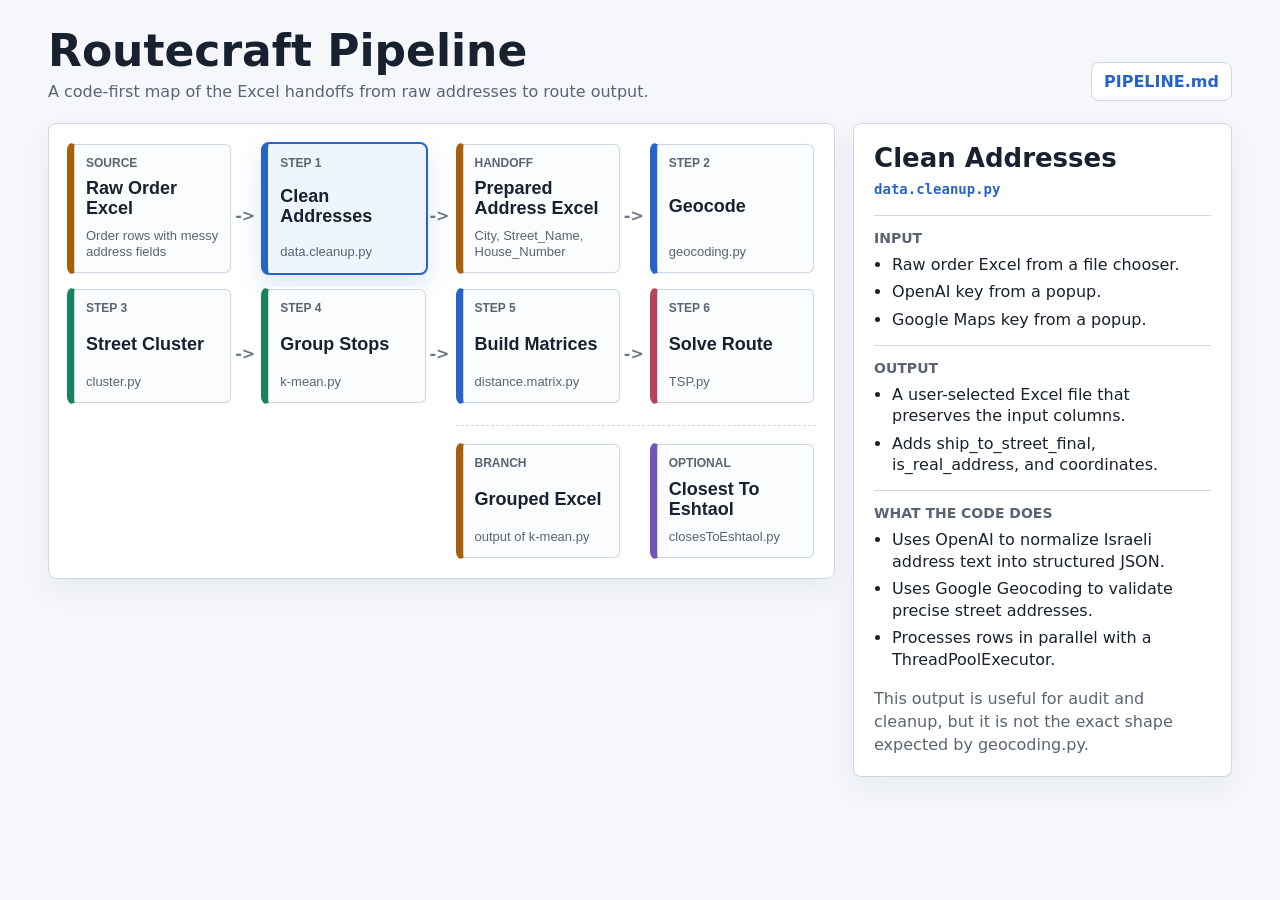
==== pipeline.html @ 51b0a9de "added documentation: pipeline readme and html" ====
<!doctype html>
<html lang="en">
<head>
  <meta charset="utf-8">
  <meta name="viewport" content="width=device-width, initial-scale=1">
  <title>Routecraft Pipeline</title>
  <style>
    :root {
      --ink: #18212f;
      --muted: #5b6472;
      --line: #cfd7e3;
      --panel: #ffffff;
      --page: #f5f7fb;
      --blue: #2764c8;
      --green: #18845f;
      --amber: #a76008;
      --rose: #b7425b;
      --focus: #111827;
      font-family: Inter, ui-sans-serif, system-ui, -apple-system, BlinkMacSystemFont, "Segoe UI", sans-serif;
    }

    * {
      box-sizing: border-box;
    }

    body {
      margin: 0;
      min-height: 100vh;
      color: var(--ink);
      background: var(--page);
    }

    .page {
      max-width: 1220px;
      margin: 0 auto;
      padding: 28px 18px 40px;
    }

    header {
      display: flex;
      align-items: end;
      justify-content: space-between;
      gap: 16px;
      margin-bottom: 22px;
    }

    h1 {
      margin: 0;
      font-size: clamp(28px, 4vw, 44px);
      line-height: 1.05;
      letter-spacing: 0;
    }

    .subtitle {
      margin: 8px 0 0;
      color: var(--muted);
      font-size: 16px;
      max-width: 720px;
    }

    .doc-link {
      flex: 0 0 auto;
      color: var(--blue);
      text-decoration: none;
      font-weight: 700;
      padding: 9px 12px;
      border: 1px solid var(--line);
      background: var(--panel);
      border-radius: 8px;
    }

    .layout {
      display: grid;
      grid-template-columns: minmax(0, 1.35fr) minmax(320px, 0.65fr);
      gap: 18px;
      align-items: start;
    }

    .flow-shell,
    .details {
      background: var(--panel);
      border: 1px solid var(--line);
      border-radius: 8px;
      box-shadow: 0 12px 28px rgba(25, 35, 53, 0.06);
    }

    .flow-shell {
      padding: 18px;
    }

    .flow {
      display: grid;
      grid-template-columns: repeat(4, minmax(150px, 1fr));
      gap: 12px 28px;
      align-items: stretch;
    }

    .node-wrap {
      position: relative;
      min-height: 118px;
    }

    .node-wrap::after {
      content: "->";
      position: absolute;
      top: 48%;
      right: -22px;
      color: #6d7685;
      font-weight: 800;
      letter-spacing: 0;
    }

    .node-wrap.break::after,
    .node-wrap.end::after,
    .node-wrap.optional::after {
      content: "";
    }

    .node {
      width: 100%;
      height: 100%;
      min-height: 118px;
      border: 2px solid transparent;
      border-left-width: 7px;
      border-radius: 8px;
      background: #fbfcfe;
      color: var(--ink);
      padding: 13px 12px;
      text-align: left;
      cursor: pointer;
      display: flex;
      flex-direction: column;
      gap: 9px;
      justify-content: space-between;
      box-shadow: inset 0 0 0 1px var(--line);
    }

    .node:focus-visible {
      outline: 3px solid var(--focus);
      outline-offset: 3px;
    }

    .node[aria-pressed="true"] {
      background: #eef5ff;
      border-color: var(--blue);
      box-shadow: 0 10px 24px rgba(39, 100, 200, 0.16);
    }

    .node.data {
      border-left-color: var(--amber);
    }

    .node.script {
      border-left-color: var(--blue);
    }

    .node.group {
      border-left-color: var(--green);
    }

    .node.route {
      border-left-color: var(--rose);
    }

    .node.optional {
      border-left-color: #6f55b5;
    }

    .eyebrow {
      color: var(--muted);
      font-size: 12px;
      font-weight: 800;
      line-height: 1;
      text-transform: uppercase;
    }

    .node-title {
      display: block;
      font-size: 18px;
      font-weight: 800;
      line-height: 1.12;
      word-break: break-word;
    }

    .node-meta {
      color: var(--muted);
      font-size: 13px;
      line-height: 1.25;
    }

    .optional-lane {
      grid-column: 3 / 5;
      display: grid;
      grid-template-columns: minmax(150px, 1fr) minmax(150px, 1fr);
      gap: 12px 28px;
      margin-top: 8px;
      padding-top: 16px;
      border-top: 1px dashed var(--line);
    }

    .details {
      position: sticky;
      top: 18px;
      padding: 20px;
    }

    .details h2 {
      margin: 0;
      font-size: 26px;
      line-height: 1.1;
      letter-spacing: 0;
    }

    .script-name {
      margin: 8px 0 18px;
      color: var(--blue);
      font-family: Consolas, "SFMono-Regular", monospace;
      font-size: 14px;
      font-weight: 700;
    }

    .detail-section {
      border-top: 1px solid var(--line);
      padding-top: 14px;
      margin-top: 14px;
    }

    .detail-section h3 {
      margin: 0 0 8px;
      font-size: 14px;
      color: var(--muted);
      text-transform: uppercase;
      letter-spacing: 0;
    }

    .detail-section ul {
      margin: 0;
      padding-left: 18px;
    }

    .detail-section li {
      margin: 6px 0;
      line-height: 1.35;
    }

    code {
      font-family: Consolas, "SFMono-Regular", monospace;
      background: #eef1f6;
      padding: 1px 4px;
      border-radius: 4px;
      font-size: 0.94em;
    }

    .note {
      margin: 16px 0 0;
      color: var(--muted);
      line-height: 1.45;
    }

    @media (max-width: 980px) {
      header {
        align-items: start;
        flex-direction: column;
      }

      .layout {
        grid-template-columns: 1fr;
      }

      .details {
        position: static;
      }

      .flow {
        grid-template-columns: repeat(2, minmax(150px, 1fr));
      }

      .node-wrap:nth-child(2n)::after,
      .node-wrap.break::after,
      .node-wrap.end::after {
        content: "";
      }

      .optional-lane {
        grid-column: 1 / 3;
      }
    }

    @media (max-width: 620px) {
      .page {
        padding: 20px 12px 28px;
      }

      .flow,
      .optional-lane {
        grid-template-columns: 1fr;
      }

      .node-wrap::after {
        content: "";
      }

      .optional-lane {
        grid-column: auto;
      }
    }
  </style>
</head>
<body>
  <main class="page">
    <header>
      <div>
        <h1>Routecraft Pipeline</h1>
        <p class="subtitle">A code-first map of the Excel handoffs from raw addresses to route output.</p>
      </div>
      <a class="doc-link" href="PIPELINE.md">PIPELINE.md</a>
    </header>

    <section class="layout" aria-label="Pipeline map">
      <div class="flow-shell">
        <div class="flow" id="flow"></div>
      </div>

      <aside class="details" aria-live="polite">
        <h2 id="detail-title"></h2>
        <div class="script-name" id="detail-script"></div>

        <div class="detail-section">
          <h3>Input</h3>
          <ul id="detail-input"></ul>
        </div>

        <div class="detail-section">
          <h3>Output</h3>
          <ul id="detail-output"></ul>
        </div>

        <div class="detail-section">
          <h3>What The Code Does</h3>
          <ul id="detail-notes"></ul>
        </div>

        <p class="note" id="detail-note"></p>
      </aside>
    </section>
  </main>

  <script>
    const stages = [
      {
        id: "raw",
        type: "data",
        eyebrow: "Source",
        title: "Raw Order Excel",
        meta: "Order rows with messy address fields",
        script: "input file",
        input: ["An Excel file selected by the user."],
        output: ["Rows passed into the cleanup step."],
        notes: [
          "The cleanup script looks for ship_to_street1, ship_to_street2, and site_name.",
          "Missing cleanup columns are created as empty columns by data.cleanup.py."
        ],
        note: "This is the operational source file before Routecraft changes it."
      },
      {
        id: "cleanup",
        type: "script",
        eyebrow: "Step 1",
        title: "Clean Addresses",
        meta: "data.cleanup.py",
        script: "data.cleanup.py",
        input: [
          "Raw order Excel from a file chooser.",
          "OpenAI key from a popup.",
          "Google Maps key from a popup."
        ],
        output: [
          "A user-selected Excel file that preserves the input columns.",
          "Adds ship_to_street_final, is_real_address, and coordinates."
        ],
        notes: [
          "Uses OpenAI to normalize Israeli address text into structured JSON.",
          "Uses Google Geocoding to validate precise street addresses.",
          "Processes rows in parallel with a ThreadPoolExecutor."
        ],
        note: "This output is useful for audit and cleanup, but it is not the exact shape expected by geocoding.py."
      },
      {
        id: "prep",
        type: "data",
        eyebrow: "Handoff",
        title: "Prepared Address Excel",
        meta: "City, Street_Name, House_Number",
        script: "manual/external preparation",
        input: [
          "Cleaned address data from the cleanup output or another source."
        ],
        output: [
          "An Excel file whose first three columns are City, Street_Name, and House_Number."
        ],
        notes: [
          "geocoding.py reads columns by position, not by name.",
          "addresses/good_addresses.xlsx is a checked-in example of this expected format."
        ],
        note: "This is the current manual bridge between cleanup and geocoding."
      },
      {
        id: "geocoding",
        type: "script",
        eyebrow: "Step 2",
        title: "Geocode",
        meta: "geocoding.py",
        script: "geocoding.py",
        input: [
          "Excel selected with a file chooser.",
          "First column: city.",
          "Second column: street.",
          "Third column: house number.",
          "GOOGLE_MAPS_API_KEY or GEOCODING_API_KEY from .env."
        ],
        output: [
          "A user-selected Excel file with City, Street_Name, House_Number, LAT, and LNG."
        ],
        notes: [
          "Calls Google Geocoding once per row.",
          "Creates a fresh output dataframe rather than preserving every original column.",
          "Sleeps briefly between rows to avoid hitting the API too aggressively."
        ],
        note: "This file is the normal input for cluster.py."
      },
      {
        id: "cluster",
        type: "group",
        eyebrow: "Step 3",
        title: "Street Cluster",
        meta: "cluster.py",
        script: "cluster.py",
        input: [
          "Geocoded Excel with Street_Name, House_Number, LAT, and LNG."
        ],
        output: [
          "A user-selected Excel file with one representative row per cluster.",
          "Adds cluster_id, total_orders_in_cluster, and detailed_addresses."
        ],
        notes: [
          "Sorts by Street_Name and House_Number.",
          "Drops rows without a numeric House_Number.",
          "Groups nearby addresses on the same street using a 150-meter haversine threshold."
        ],
        note: "The row count can shrink here because multiple nearby orders become one representative stop."
      },
      {
        id: "kmean",
        type: "group",
        eyebrow: "Step 4",
        title: "Group Stops",
        meta: "k-mean.py",
        script: "k-mean.py",
        input: [
          "Clustered Excel.",
          "Current code reads LAT and LNG from columns D and E."
        ],
        output: [
          "A user-selected Excel file with a new cluster_group column."
        ],
        notes: [
          "If there are 30 or fewer rows, every row gets cluster_group 0.",
          "For larger files, KMeansConstrained creates groups with at most 30 rows.",
          "Displays a matplotlib scatter plot before saving."
        ],
        note: "The cluster_group column is expected to be column I for distance.matrix.py in the current pipeline."
      },
      {
        id: "matrix",
        type: "script",
        eyebrow: "Step 5",
        title: "Build Matrices",
        meta: "distance.matrix.py",
        script: "distance.matrix.py",
        input: [
          "Grouped Excel from k-mean.py.",
          "Column I must contain the group number.",
          "Hard-coded API_KEY value inside distance.matrix.py."
        ],
        output: [
          "One Excel file per group in the input folder.",
          "Files are named matrix_<group>_<timestamp>.xlsx."
        ],
        notes: [
          "Builds address labels from column B and column A, currently Street_Name and City.",
          "Geocodes unique labels, then calls Google Distance Matrix for driving minutes.",
          "Writes 999 when coordinates or route elements are missing."
        ],
        note: "These matrix files are the direct input to TSP.py."
      },
      {
        id: "tsp",
        type: "route",
        eyebrow: "Step 6",
        title: "Solve Route",
        meta: "TSP.py",
        script: "TSP.py",
        input: [
          "One matrix Excel file selected with a file chooser."
        ],
        output: [
          "Console output with route options, best route, total minutes, and real address labels."
        ],
        notes: [
          "Loads the matrix with the first column as row labels.",
          "Treats node 0 as the start point.",
          "Tests possible ending points using nearest neighbor, 2-opt, and branch-and-bound."
        ],
        note: "Run this once for each matrix file produced by distance.matrix.py."
      },
      {
        id: "eshtaol",
        type: "optional",
        eyebrow: "Optional",
        title: "Closest To Eshtaol",
        meta: "closesToEshtaol.py",
        script: "closesToEshtaol.py",
        input: [
          "Excel with LAT, LNG, Street_Name, House_Number, and cluster_group."
        ],
        output: [
          "Console output with the closest address and its cluster_group."
        ],
        notes: [
          "Uses hard-coded warehouse coordinates 31.77927525, 35.0105885.",
          "Calculates air distance with the haversine formula.",
          "Does not write an output file."
        ],
        note: "Use after k-mean.py when you want to identify the group nearest to the warehouse."
      },
      {
        id: "grouped-handoff",
        type: "data",
        eyebrow: "Branch",
        title: "Grouped Excel",
        meta: "output of k-mean.py",
        script: "k-mean.py output",
        input: [
          "The grouped Excel file saved by k-mean.py."
        ],
        output: [
          "Input for distance.matrix.py.",
          "Optional input for closesToEshtaol.py."
        ],
        notes: [
          "Contains the cluster_group column.",
          "Keeps the geocoded and clustered stop data needed by later scripts."
        ],
        note: "The main route continues to distance.matrix.py; the Eshtaol helper can also inspect this file."
      }
    ];

    const flow = document.getElementById("flow");
    const detailTitle = document.getElementById("detail-title");
    const detailScript = document.getElementById("detail-script");
    const detailInput = document.getElementById("detail-input");
    const detailOutput = document.getElementById("detail-output");
    const detailNotes = document.getElementById("detail-notes");
    const detailNote = document.getElementById("detail-note");

    function makeList(target, items) {
      target.replaceChildren();
      items.forEach((item) => {
        const li = document.createElement("li");
        li.textContent = item;
        target.appendChild(li);
      });
    }

    function selectStage(stageId) {
      const stage = stages.find((item) => item.id === stageId);
      if (!stage) {
        return;
      }

      document.querySelectorAll(".node").forEach((node) => {
        node.setAttribute("aria-pressed", String(node.dataset.stage === stageId));
      });

      detailTitle.textContent = stage.title;
      detailScript.textContent = stage.script;
      makeList(detailInput, stage.input);
      makeList(detailOutput, stage.output);
      makeList(detailNotes, stage.notes);
      detailNote.textContent = stage.note;
    }

    function buildNode(stage, extraClass) {
      const wrap = document.createElement("div");
      wrap.className = `node-wrap ${extraClass || ""}`.trim();

      const button = document.createElement("button");
      button.className = `node ${stage.type}`;
      button.type = "button";
      button.dataset.stage = stage.id;
      button.setAttribute("aria-pressed", "false");
      button.addEventListener("click", () => selectStage(stage.id));

      const top = document.createElement("span");
      top.className = "eyebrow";
      top.textContent = stage.eyebrow;

      const title = document.createElement("span");
      title.className = "node-title";
      title.textContent = stage.title;

      const meta = document.createElement("span");
      meta.className = "node-meta";
      meta.textContent = stage.meta;

      button.append(top, title, meta);
      wrap.appendChild(button);
      return wrap;
    }

    stages.slice(0, 8).forEach((stage, index) => {
      const extraClass = index === 3 ? "break" : index === 7 ? "end" : "";
      flow.appendChild(buildNode(stage, extraClass));
    });

    const optionalLane = document.createElement("div");
    optionalLane.className = "optional-lane";
    optionalLane.appendChild(buildNode(stages[9], "optional"));
    optionalLane.appendChild(buildNode(stages[8], "end optional"));
    flow.appendChild(optionalLane);

    selectStage("cleanup");
  </script>
</body>
</html>
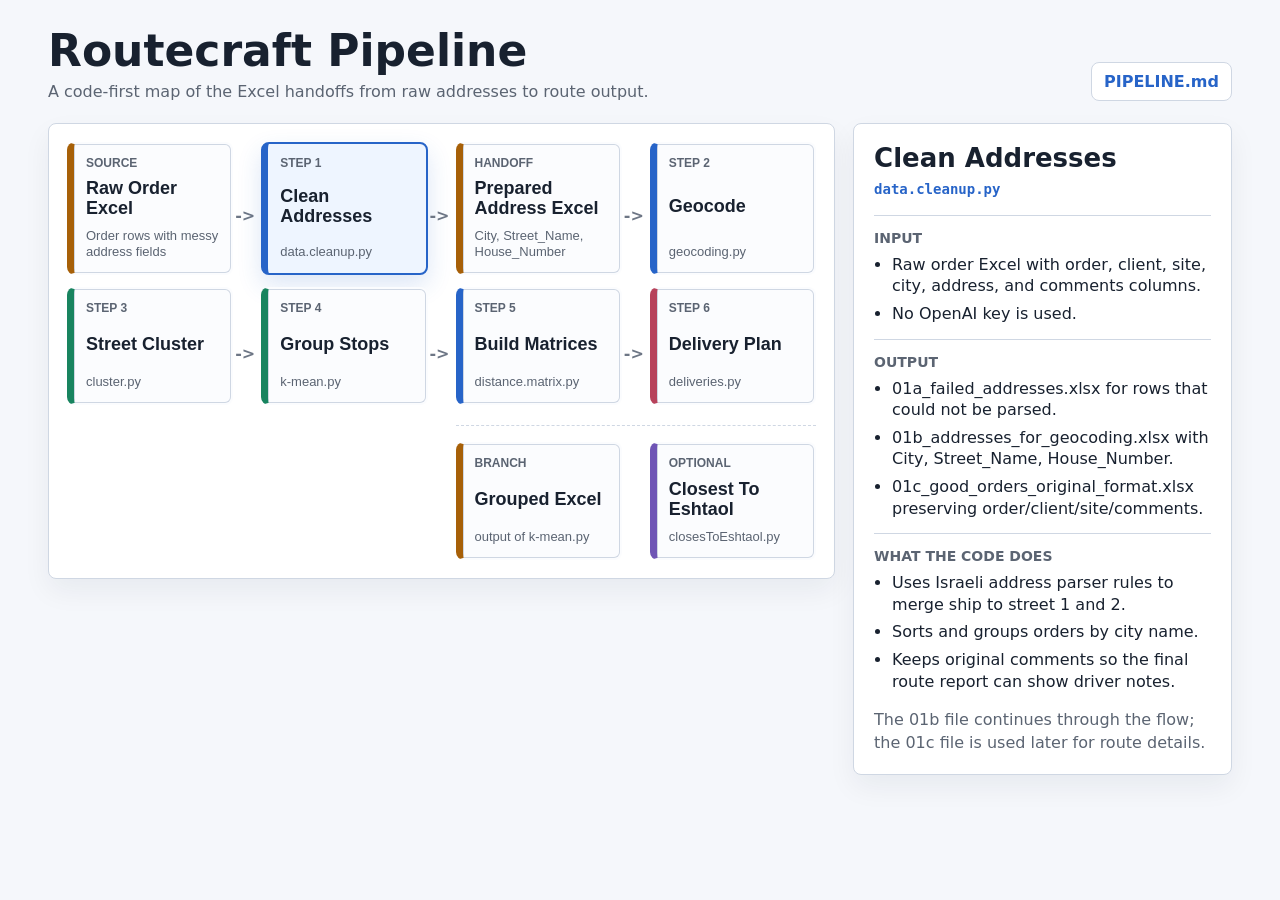
==== commit 3118db4e: "added full updated flow" ====
--- a/pipeline.html
+++ b/pipeline.html
@@ -357,8 +357,8 @@
         input: ["An Excel file selected by the user."],
         output: ["Rows passed into the cleanup step."],
         notes: [
-          "The cleanup script looks for ship_to_street1, ship_to_street2, and site_name.",
-          "Missing cleanup columns are created as empty columns by data.cleanup.py."
+          "Required columns: order id, client id, site id, site name, ship to street 1, ship to street 2, required delivery date, comments.",
+          "required delivery date is deleted during cleanup."
         ],
         note: "This is the operational source file before Routecraft changes it."
       },
@@ -370,20 +370,20 @@
         meta: "data.cleanup.py",
         script: "data.cleanup.py",
         input: [
-          "Raw order Excel from a file chooser.",
-          "OpenAI key from a popup.",
-          "Google Maps key from a popup."
-        ],
-        output: [
-          "A user-selected Excel file that preserves the input columns.",
-          "Adds ship_to_street_final, is_real_address, and coordinates."
-        ],
-        notes: [
-          "Uses OpenAI to normalize Israeli address text into structured JSON.",
-          "Uses Google Geocoding to validate precise street addresses.",
-          "Processes rows in parallel with a ThreadPoolExecutor."
-        ],
-        note: "This output is useful for audit and cleanup, but it is not the exact shape expected by geocoding.py."
+          "Raw order Excel with order, client, site, city, address, and comments columns.",
+          "No OpenAI key is used."
+        ],
+        output: [
+          "01a_failed_addresses.xlsx for rows that could not be parsed.",
+          "01b_addresses_for_geocoding.xlsx with City, Street_Name, House_Number.",
+          "01c_good_orders_original_format.xlsx preserving order/client/site/comments."
+        ],
+        notes: [
+          "Uses Israeli address parser rules to merge ship to street 1 and 2.",
+          "Sorts and groups orders by city name.",
+          "Keeps original comments so the final route report can show driver notes."
+        ],
+        note: "The 01b file continues through the flow; the 01c file is used later for route details."
       },
       {
         id: "prep",
@@ -391,18 +391,18 @@
         eyebrow: "Handoff",
         title: "Prepared Address Excel",
         meta: "City, Street_Name, House_Number",
-        script: "manual/external preparation",
-        input: [
-          "Cleaned address data from the cleanup output or another source."
+        script: "data.cleanup.py output",
+        input: [
+          "Created automatically by stage 1, or provided manually when starting at stage 2."
         ],
         output: [
           "An Excel file whose first three columns are City, Street_Name, and House_Number."
         ],
         notes: [
-          "geocoding.py reads columns by position, not by name.",
+          "flow.py reads the three-column shape for stage 2.",
           "addresses/good_addresses.xlsx is a checked-in example of this expected format."
         ],
-        note: "This is the current manual bridge between cleanup and geocoding."
+        note: "This is the automated bridge between cleanup and geocoding."
       },
       {
         id: "geocoding",
@@ -419,14 +419,14 @@
           "GOOGLE_MAPS_API_KEY or GEOCODING_API_KEY from .env."
         ],
         output: [
-          "A user-selected Excel file with City, Street_Name, House_Number, LAT, and LNG."
+          "02_geocoded_addresses.xlsx with City, Street_Name, House_Number, LAT, and LNG."
         ],
         notes: [
           "Calls Google Geocoding once per row.",
           "Creates a fresh output dataframe rather than preserving every original column.",
           "Sleeps briefly between rows to avoid hitting the API too aggressively."
         ],
-        note: "This file is the normal input for cluster.py."
+        note: "This file is the normal input for city-aware clustering."
       },
       {
         id: "cluster",
@@ -436,16 +436,16 @@
         meta: "cluster.py",
         script: "cluster.py",
         input: [
-          "Geocoded Excel with Street_Name, House_Number, LAT, and LNG."
-        ],
-        output: [
-          "A user-selected Excel file with one representative row per cluster.",
+          "Geocoded Excel with City, Street_Name, House_Number, LAT, and LNG."
+        ],
+        output: [
+          "03_nearby_address_clusters.xlsx with one representative row per cluster.",
           "Adds cluster_id, total_orders_in_cluster, and detailed_addresses."
         ],
         notes: [
-          "Sorts by Street_Name and House_Number.",
+          "Sorts by City, Street_Name, and House_Number.",
           "Drops rows without a numeric House_Number.",
-          "Groups nearby addresses on the same street using a 150-meter haversine threshold."
+          "Groups nearby addresses on the same street inside each city using a 150-meter haversine threshold."
         ],
         note: "The row count can shrink here because multiple nearby orders become one representative stop."
       },
@@ -457,18 +457,17 @@
         meta: "k-mean.py",
         script: "k-mean.py",
         input: [
-          "Clustered Excel.",
-          "Current code reads LAT and LNG from columns D and E."
-        ],
-        output: [
-          "A user-selected Excel file with a new cluster_group column."
-        ],
-        notes: [
-          "If there are 30 or fewer rows, every row gets cluster_group 0.",
-          "For larger files, KMeansConstrained creates groups with at most 30 rows.",
-          "Displays a matplotlib scatter plot before saving."
-        ],
-        note: "The cluster_group column is expected to be column I for distance.matrix.py in the current pipeline."
+          "Clustered Excel with City, LAT, and LNG."
+        ],
+        output: [
+          "04_clustered_delivery_groups.xlsx with a new cluster_group column."
+        ],
+        notes: [
+          "Runs grouping separately per city.",
+          "Global group numbers continue across cities instead of restarting.",
+          "Each group is capped by max group size."
+        ],
+        note: "The flow looks for the named cluster_group column."
       },
       {
         id: "matrix",
@@ -478,40 +477,44 @@
         meta: "distance.matrix.py",
         script: "distance.matrix.py",
         input: [
-          "Grouped Excel from k-mean.py.",
-          "Column I must contain the group number.",
-          "Hard-coded API_KEY value inside distance.matrix.py."
-        ],
-        output: [
-          "One Excel file per group in the input folder.",
-          "Files are named matrix_<group>_<timestamp>.xlsx."
-        ],
-        notes: [
-          "Builds address labels from column B and column A, currently Street_Name and City.",
+          "Grouped Excel from stage 4.",
+          "Named cluster_group column.",
+          "Google key from .env or --distance-api-key."
+        ],
+        output: [
+          "One Excel matrix per group in the run folder.",
+          "Files are named 05_distance_matrix_group-<group>.xlsx."
+        ],
+        notes: [
+          "Builds address labels from Street_Name House_Number, City.",
           "Geocodes unique labels, then calls Google Distance Matrix for driving minutes.",
           "Writes 999 when coordinates or route elements are missing."
         ],
-        note: "These matrix files are the direct input to TSP.py."
-      },
-      {
-        id: "tsp",
+        note: "These matrix files feed the final delivery planner."
+      },
+      {
+        id: "deliveries",
         type: "route",
         eyebrow: "Step 6",
-        title: "Solve Route",
-        meta: "TSP.py",
-        script: "TSP.py",
-        input: [
-          "One matrix Excel file selected with a file chooser."
-        ],
-        output: [
-          "Console output with route options, best route, total minutes, and real address labels."
-        ],
-        notes: [
-          "Loads the matrix with the first column as row labels.",
-          "Treats node 0 as the start point.",
-          "Tests possible ending points using nearest neighbor, 2-opt, and branch-and-bound."
-        ],
-        note: "Run this once for each matrix file produced by distance.matrix.py."
+        title: "Delivery Plan",
+        meta: "deliveries.py",
+        script: "deliveries.py",
+        input: [
+          "04_clustered_delivery_groups.xlsx.",
+          "All 05_distance_matrix_group-*.xlsx files.",
+          "01c_good_orders_original_format.xlsx when stage 1 was included."
+        ],
+        output: [
+          "06_delivery_plan.xlsx.",
+          "06_delivery_plan.html.",
+          "06_delivery_plan.log."
+        ],
+        notes: [
+          "Plans multi-driver routes across groups.",
+          "The HTML report shows step timing and route addresses.",
+          "When original order metadata exists, comments and IDs appear next to each route address."
+        ],
+        note: "This is the final output of the automated flow."
       },
       {
         id: "eshtaol",
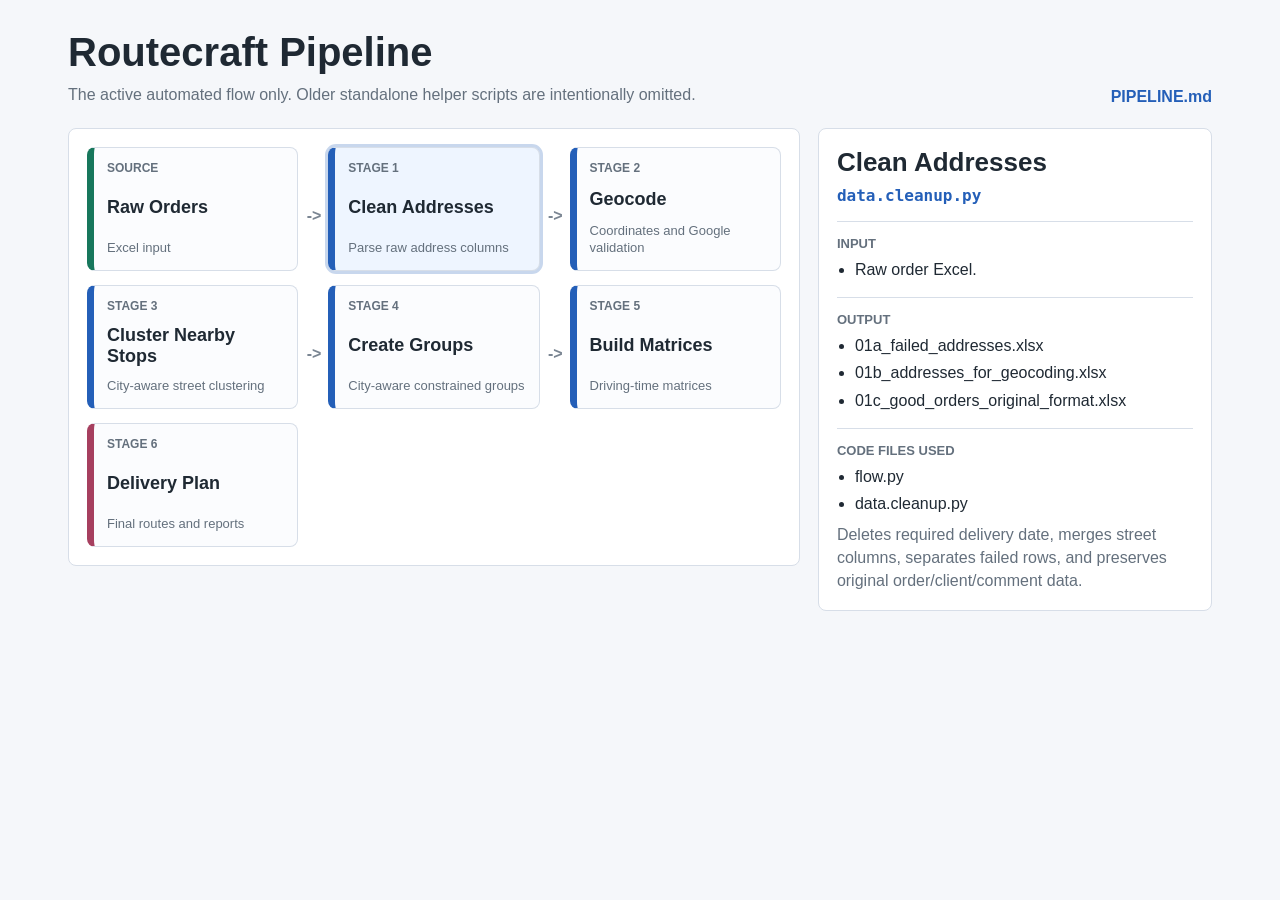
==== commit 7d836e2d: "real data first test" ====
--- a/pipeline.html
+++ b/pipeline.html
@@ -6,341 +6,85 @@
   <title>Routecraft Pipeline</title>
   <style>
     :root {
-      --ink: #18212f;
-      --muted: #5b6472;
-      --line: #cfd7e3;
+      --ink: #1f2933;
+      --muted: #64707d;
+      --line: #d7dee8;
+      --page: #f5f7fa;
       --panel: #ffffff;
-      --page: #f5f7fb;
-      --blue: #2764c8;
-      --green: #18845f;
-      --amber: #a76008;
-      --rose: #b7425b;
-      --focus: #111827;
-      font-family: Inter, ui-sans-serif, system-ui, -apple-system, BlinkMacSystemFont, "Segoe UI", sans-serif;
-    }
-
-    * {
-      box-sizing: border-box;
-    }
-
-    body {
-      margin: 0;
-      min-height: 100vh;
-      color: var(--ink);
-      background: var(--page);
-    }
-
-    .page {
-      max-width: 1220px;
-      margin: 0 auto;
-      padding: 28px 18px 40px;
-    }
-
-    header {
-      display: flex;
-      align-items: end;
-      justify-content: space-between;
-      gap: 16px;
-      margin-bottom: 22px;
-    }
-
-    h1 {
-      margin: 0;
-      font-size: clamp(28px, 4vw, 44px);
-      line-height: 1.05;
-      letter-spacing: 0;
-    }
-
-    .subtitle {
-      margin: 8px 0 0;
-      color: var(--muted);
-      font-size: 16px;
-      max-width: 720px;
-    }
-
-    .doc-link {
-      flex: 0 0 auto;
-      color: var(--blue);
-      text-decoration: none;
-      font-weight: 700;
-      padding: 9px 12px;
-      border: 1px solid var(--line);
-      background: var(--panel);
-      border-radius: 8px;
-    }
-
-    .layout {
-      display: grid;
-      grid-template-columns: minmax(0, 1.35fr) minmax(320px, 0.65fr);
-      gap: 18px;
-      align-items: start;
-    }
-
-    .flow-shell,
-    .details {
-      background: var(--panel);
-      border: 1px solid var(--line);
-      border-radius: 8px;
-      box-shadow: 0 12px 28px rgba(25, 35, 53, 0.06);
-    }
-
-    .flow-shell {
-      padding: 18px;
-    }
-
-    .flow {
-      display: grid;
-      grid-template-columns: repeat(4, minmax(150px, 1fr));
-      gap: 12px 28px;
-      align-items: stretch;
-    }
-
-    .node-wrap {
-      position: relative;
-      min-height: 118px;
-    }
-
-    .node-wrap::after {
-      content: "->";
-      position: absolute;
-      top: 48%;
-      right: -22px;
-      color: #6d7685;
-      font-weight: 800;
-      letter-spacing: 0;
-    }
-
-    .node-wrap.break::after,
-    .node-wrap.end::after,
-    .node-wrap.optional::after {
-      content: "";
-    }
-
-    .node {
-      width: 100%;
-      height: 100%;
-      min-height: 118px;
-      border: 2px solid transparent;
-      border-left-width: 7px;
-      border-radius: 8px;
-      background: #fbfcfe;
-      color: var(--ink);
-      padding: 13px 12px;
-      text-align: left;
-      cursor: pointer;
-      display: flex;
-      flex-direction: column;
-      gap: 9px;
-      justify-content: space-between;
-      box-shadow: inset 0 0 0 1px var(--line);
-    }
-
-    .node:focus-visible {
-      outline: 3px solid var(--focus);
-      outline-offset: 3px;
-    }
-
-    .node[aria-pressed="true"] {
-      background: #eef5ff;
-      border-color: var(--blue);
-      box-shadow: 0 10px 24px rgba(39, 100, 200, 0.16);
-    }
-
-    .node.data {
-      border-left-color: var(--amber);
-    }
-
-    .node.script {
-      border-left-color: var(--blue);
-    }
-
-    .node.group {
-      border-left-color: var(--green);
-    }
-
-    .node.route {
-      border-left-color: var(--rose);
-    }
-
-    .node.optional {
-      border-left-color: #6f55b5;
-    }
-
-    .eyebrow {
-      color: var(--muted);
-      font-size: 12px;
-      font-weight: 800;
-      line-height: 1;
-      text-transform: uppercase;
-    }
-
-    .node-title {
-      display: block;
-      font-size: 18px;
-      font-weight: 800;
-      line-height: 1.12;
-      word-break: break-word;
-    }
-
-    .node-meta {
-      color: var(--muted);
-      font-size: 13px;
-      line-height: 1.25;
-    }
-
-    .optional-lane {
-      grid-column: 3 / 5;
-      display: grid;
-      grid-template-columns: minmax(150px, 1fr) minmax(150px, 1fr);
-      gap: 12px 28px;
-      margin-top: 8px;
-      padding-top: 16px;
-      border-top: 1px dashed var(--line);
-    }
-
-    .details {
-      position: sticky;
-      top: 18px;
-      padding: 20px;
-    }
-
-    .details h2 {
-      margin: 0;
-      font-size: 26px;
-      line-height: 1.1;
-      letter-spacing: 0;
-    }
-
-    .script-name {
-      margin: 8px 0 18px;
-      color: var(--blue);
-      font-family: Consolas, "SFMono-Regular", monospace;
-      font-size: 14px;
-      font-weight: 700;
-    }
-
-    .detail-section {
-      border-top: 1px solid var(--line);
-      padding-top: 14px;
-      margin-top: 14px;
-    }
-
-    .detail-section h3 {
-      margin: 0 0 8px;
-      font-size: 14px;
-      color: var(--muted);
-      text-transform: uppercase;
-      letter-spacing: 0;
-    }
-
-    .detail-section ul {
-      margin: 0;
-      padding-left: 18px;
-    }
-
-    .detail-section li {
-      margin: 6px 0;
-      line-height: 1.35;
-    }
-
-    code {
-      font-family: Consolas, "SFMono-Regular", monospace;
-      background: #eef1f6;
-      padding: 1px 4px;
-      border-radius: 4px;
-      font-size: 0.94em;
-    }
-
-    .note {
-      margin: 16px 0 0;
-      color: var(--muted);
-      line-height: 1.45;
-    }
-
-    @media (max-width: 980px) {
-      header {
-        align-items: start;
-        flex-direction: column;
-      }
-
-      .layout {
-        grid-template-columns: 1fr;
-      }
-
-      .details {
-        position: static;
-      }
-
-      .flow {
-        grid-template-columns: repeat(2, minmax(150px, 1fr));
-      }
-
-      .node-wrap:nth-child(2n)::after,
-      .node-wrap.break::after,
-      .node-wrap.end::after {
-        content: "";
-      }
-
-      .optional-lane {
-        grid-column: 1 / 3;
-      }
-    }
-
-    @media (max-width: 620px) {
-      .page {
-        padding: 20px 12px 28px;
-      }
-
-      .flow,
-      .optional-lane {
-        grid-template-columns: 1fr;
-      }
-
-      .node-wrap::after {
-        content: "";
-      }
-
-      .optional-lane {
-        grid-column: auto;
-      }
+      --blue: #245fb8;
+      --green: #17775c;
+      --rose: #a63f5f;
+      font-family: Arial, sans-serif;
+    }
+    * { box-sizing: border-box; }
+    body { margin: 0; background: var(--page); color: var(--ink); }
+    main { max-width: 1180px; margin: 0 auto; padding: 30px 18px 42px; }
+    header { display: flex; justify-content: space-between; gap: 18px; align-items: end; margin-bottom: 22px; }
+    h1 { margin: 0; font-size: 40px; letter-spacing: 0; }
+    p { margin: 8px 0 0; color: var(--muted); line-height: 1.45; }
+    a { color: var(--blue); font-weight: 700; text-decoration: none; }
+    .layout { display: grid; grid-template-columns: minmax(0, 1.3fr) minmax(320px, 0.7fr); gap: 18px; align-items: start; }
+    .flow, .details { background: var(--panel); border: 1px solid var(--line); border-radius: 8px; padding: 18px; }
+    .flow { display: grid; grid-template-columns: repeat(3, minmax(170px, 1fr)); gap: 14px 30px; }
+    .node-wrap { position: relative; min-height: 124px; }
+    .node-wrap::after { content: "->"; position: absolute; top: 48%; right: -23px; color: #7a8592; font-weight: 800; }
+    .node-wrap:nth-child(3n)::after, .node-wrap.end::after { content: ""; }
+    button.node { width: 100%; min-height: 124px; height: 100%; text-align: left; cursor: pointer; background: #fbfcfe; border: 1px solid var(--line); border-left: 7px solid var(--blue); border-radius: 8px; padding: 13px; color: var(--ink); display: flex; flex-direction: column; justify-content: space-between; gap: 10px; }
+    button.node[data-kind="data"] { border-left-color: var(--green); }
+    button.node[data-kind="route"] { border-left-color: var(--rose); }
+    button.node[aria-pressed="true"] { outline: 3px solid rgba(36, 95, 184, 0.25); background: #eef5ff; }
+    .eyebrow { color: var(--muted); font-size: 12px; font-weight: 800; text-transform: uppercase; }
+    .title { display: block; font-size: 18px; font-weight: 800; line-height: 1.15; }
+    .meta { color: var(--muted); font-size: 13px; line-height: 1.3; }
+    .details { position: sticky; top: 18px; }
+    .details h2 { margin: 0; font-size: 26px; }
+    .script { margin-top: 8px; color: var(--blue); font-family: Consolas, monospace; font-weight: 700; }
+    .section { border-top: 1px solid var(--line); margin-top: 16px; padding-top: 14px; }
+    .section h3 { margin: 0 0 8px; color: var(--muted); font-size: 13px; text-transform: uppercase; }
+    ul { margin: 0; padding-left: 18px; }
+    li { margin: 6px 0; line-height: 1.35; }
+    code { background: #eef1f6; padding: 1px 4px; border-radius: 4px; }
+    @media (max-width: 900px) {
+      header { align-items: start; flex-direction: column; }
+      .layout { grid-template-columns: 1fr; }
+      .details { position: static; }
+      .flow { grid-template-columns: repeat(2, minmax(150px, 1fr)); }
+      .node-wrap::after { content: ""; }
+    }
+    @media (max-width: 560px) {
+      h1 { font-size: 32px; }
+      .flow { grid-template-columns: 1fr; }
     }
   </style>
 </head>
 <body>
-  <main class="page">
+  <main>
     <header>
       <div>
         <h1>Routecraft Pipeline</h1>
-        <p class="subtitle">A code-first map of the Excel handoffs from raw addresses to route output.</p>
+        <p>The active automated flow only. Older standalone helper scripts are intentionally omitted.</p>
       </div>
-      <a class="doc-link" href="PIPELINE.md">PIPELINE.md</a>
+      <a href="PIPELINE.md">PIPELINE.md</a>
     </header>
 
-    <section class="layout" aria-label="Pipeline map">
-      <div class="flow-shell">
-        <div class="flow" id="flow"></div>
-      </div>
-
-      <aside class="details" aria-live="polite">
+    <section class="layout">
+      <div class="flow" id="flow"></div>
+      <aside class="details">
         <h2 id="detail-title"></h2>
-        <div class="script-name" id="detail-script"></div>
-
-        <div class="detail-section">
+        <div class="script" id="detail-script"></div>
+        <div class="section">
           <h3>Input</h3>
           <ul id="detail-input"></ul>
         </div>
-
-        <div class="detail-section">
+        <div class="section">
           <h3>Output</h3>
           <ul id="detail-output"></ul>
         </div>
-
-        <div class="detail-section">
-          <h3>What The Code Does</h3>
-          <ul id="detail-notes"></ul>
+        <div class="section">
+          <h3>Code Files Used</h3>
+          <ul id="detail-files"></ul>
         </div>
-
-        <p class="note" id="detail-note"></p>
+        <p id="detail-note"></p>
       </aside>
     </section>
   </main>
@@ -348,213 +92,88 @@
   <script>
     const stages = [
       {
-        id: "raw",
-        type: "data",
+        id: "source",
+        kind: "data",
         eyebrow: "Source",
-        title: "Raw Order Excel",
-        meta: "Order rows with messy address fields",
+        title: "Raw Orders",
+        meta: "Excel input",
         script: "input file",
-        input: ["An Excel file selected by the user."],
-        output: ["Rows passed into the cleanup step."],
-        notes: [
-          "Required columns: order id, client id, site id, site name, ship to street 1, ship to street 2, required delivery date, comments.",
-          "required delivery date is deleted during cleanup."
-        ],
-        note: "This is the operational source file before Routecraft changes it."
+        input: ["Raw order Excel."],
+        output: ["Rows passed into stage 1."],
+        files: ["flow.py"],
+        note: "Expected raw columns include order id, client id, site id, site name, ship to street 1, ship to street 2, required delivery date, and comments."
       },
       {
         id: "cleanup",
-        type: "script",
-        eyebrow: "Step 1",
+        kind: "script",
+        eyebrow: "Stage 1",
         title: "Clean Addresses",
-        meta: "data.cleanup.py",
+        meta: "Parse raw address columns",
         script: "data.cleanup.py",
-        input: [
-          "Raw order Excel with order, client, site, city, address, and comments columns.",
-          "No OpenAI key is used."
-        ],
-        output: [
-          "01a_failed_addresses.xlsx for rows that could not be parsed.",
-          "01b_addresses_for_geocoding.xlsx with City, Street_Name, House_Number.",
-          "01c_good_orders_original_format.xlsx preserving order/client/site/comments."
-        ],
-        notes: [
-          "Uses Israeli address parser rules to merge ship to street 1 and 2.",
-          "Sorts and groups orders by city name.",
-          "Keeps original comments so the final route report can show driver notes."
-        ],
-        note: "The 01b file continues through the flow; the 01c file is used later for route details."
-      },
-      {
-        id: "prep",
-        type: "data",
-        eyebrow: "Handoff",
-        title: "Prepared Address Excel",
-        meta: "City, Street_Name, House_Number",
-        script: "data.cleanup.py output",
-        input: [
-          "Created automatically by stage 1, or provided manually when starting at stage 2."
-        ],
-        output: [
-          "An Excel file whose first three columns are City, Street_Name, and House_Number."
-        ],
-        notes: [
-          "flow.py reads the three-column shape for stage 2.",
-          "addresses/good_addresses.xlsx is a checked-in example of this expected format."
-        ],
-        note: "This is the automated bridge between cleanup and geocoding."
-      },
-      {
-        id: "geocoding",
-        type: "script",
-        eyebrow: "Step 2",
+        input: ["Raw order Excel."],
+        output: ["01a_failed_addresses.xlsx", "01b_addresses_for_geocoding.xlsx", "01c_good_orders_original_format.xlsx"],
+        files: ["flow.py", "data.cleanup.py"],
+        note: "Deletes required delivery date, merges street columns, separates failed rows, and preserves original order/client/comment data."
+      },
+      {
+        id: "geocode",
+        kind: "script",
+        eyebrow: "Stage 2",
         title: "Geocode",
-        meta: "geocoding.py",
-        script: "geocoding.py",
-        input: [
-          "Excel selected with a file chooser.",
-          "First column: city.",
-          "Second column: street.",
-          "Third column: house number.",
-          "GOOGLE_MAPS_API_KEY or GEOCODING_API_KEY from .env."
-        ],
-        output: [
-          "02_geocoded_addresses.xlsx with City, Street_Name, House_Number, LAT, and LNG."
-        ],
-        notes: [
-          "Calls Google Geocoding once per row.",
-          "Creates a fresh output dataframe rather than preserving every original column.",
-          "Sleeps briefly between rows to avoid hitting the API too aggressively."
-        ],
-        note: "This file is the normal input for city-aware clustering."
+        meta: "Coordinates and Google validation",
+        script: "flow.py",
+        input: ["City, Street_Name, House_Number rows."],
+        output: ["02_geocoded_addresses.xlsx", "02a_failed_geocoding_addresses.xlsx when needed"],
+        files: ["flow.py"],
+        note: "Only precise Google matches in the requested city continue. Mock mode can replace Google for testing."
       },
       {
         id: "cluster",
-        type: "group",
-        eyebrow: "Step 3",
-        title: "Street Cluster",
-        meta: "cluster.py",
-        script: "cluster.py",
-        input: [
-          "Geocoded Excel with City, Street_Name, House_Number, LAT, and LNG."
-        ],
-        output: [
-          "03_nearby_address_clusters.xlsx with one representative row per cluster.",
-          "Adds cluster_id, total_orders_in_cluster, and detailed_addresses."
-        ],
-        notes: [
-          "Sorts by City, Street_Name, and House_Number.",
-          "Drops rows without a numeric House_Number.",
-          "Groups nearby addresses on the same street inside each city using a 150-meter haversine threshold."
-        ],
-        note: "The row count can shrink here because multiple nearby orders become one representative stop."
-      },
-      {
-        id: "kmean",
-        type: "group",
-        eyebrow: "Step 4",
-        title: "Group Stops",
-        meta: "k-mean.py",
-        script: "k-mean.py",
-        input: [
-          "Clustered Excel with City, LAT, and LNG."
-        ],
-        output: [
-          "04_clustered_delivery_groups.xlsx with a new cluster_group column."
-        ],
-        notes: [
-          "Runs grouping separately per city.",
-          "Global group numbers continue across cities instead of restarting.",
-          "Each group is capped by max group size."
-        ],
-        note: "The flow looks for the named cluster_group column."
-      },
-      {
-        id: "matrix",
-        type: "script",
-        eyebrow: "Step 5",
+        kind: "script",
+        eyebrow: "Stage 3",
+        title: "Cluster Nearby Stops",
+        meta: "City-aware street clustering",
+        script: "flow.py",
+        input: ["Geocoded rows with LAT and LNG."],
+        output: ["03_nearby_address_clusters.xlsx"],
+        files: ["flow.py"],
+        note: "Clusters nearby rows on the same street inside each city."
+      },
+      {
+        id: "groups",
+        kind: "script",
+        eyebrow: "Stage 4",
+        title: "Create Groups",
+        meta: "City-aware constrained groups",
+        script: "flow.py",
+        input: ["Clustered rows."],
+        output: ["04_clustered_delivery_groups.xlsx"],
+        files: ["flow.py"],
+        note: "Group numbers continue globally across cities instead of restarting."
+      },
+      {
+        id: "matrices",
+        kind: "script",
+        eyebrow: "Stage 5",
         title: "Build Matrices",
-        meta: "distance.matrix.py",
+        meta: "Driving-time matrices",
         script: "distance.matrix.py",
-        input: [
-          "Grouped Excel from stage 4.",
-          "Named cluster_group column.",
-          "Google key from .env or --distance-api-key."
-        ],
-        output: [
-          "One Excel matrix per group in the run folder.",
-          "Files are named 05_distance_matrix_group-<group>.xlsx."
-        ],
-        notes: [
-          "Builds address labels from Street_Name House_Number, City.",
-          "Geocodes unique labels, then calls Google Distance Matrix for driving minutes.",
-          "Writes 999 when coordinates or route elements are missing."
-        ],
-        note: "These matrix files feed the final delivery planner."
+        input: ["Grouped rows with cluster_group."],
+        output: ["05_distance_matrix_group-<group>.xlsx files."],
+        files: ["flow.py", "distance.matrix.py"],
+        note: "Builds labels as Street_Name House_Number, City. Mock mode can replace Google matrix calls."
       },
       {
         id: "deliveries",
-        type: "route",
-        eyebrow: "Step 6",
+        kind: "route",
+        eyebrow: "Stage 6",
         title: "Delivery Plan",
-        meta: "deliveries.py",
+        meta: "Final routes and reports",
         script: "deliveries.py",
-        input: [
-          "04_clustered_delivery_groups.xlsx.",
-          "All 05_distance_matrix_group-*.xlsx files.",
-          "01c_good_orders_original_format.xlsx when stage 1 was included."
-        ],
-        output: [
-          "06_delivery_plan.xlsx.",
-          "06_delivery_plan.html.",
-          "06_delivery_plan.log."
-        ],
-        notes: [
-          "Plans multi-driver routes across groups.",
-          "The HTML report shows step timing and route addresses.",
-          "When original order metadata exists, comments and IDs appear next to each route address."
-        ],
-        note: "This is the final output of the automated flow."
-      },
-      {
-        id: "eshtaol",
-        type: "optional",
-        eyebrow: "Optional",
-        title: "Closest To Eshtaol",
-        meta: "closesToEshtaol.py",
-        script: "closesToEshtaol.py",
-        input: [
-          "Excel with LAT, LNG, Street_Name, House_Number, and cluster_group."
-        ],
-        output: [
-          "Console output with the closest address and its cluster_group."
-        ],
-        notes: [
-          "Uses hard-coded warehouse coordinates 31.77927525, 35.0105885.",
-          "Calculates air distance with the haversine formula.",
-          "Does not write an output file."
-        ],
-        note: "Use after k-mean.py when you want to identify the group nearest to the warehouse."
-      },
-      {
-        id: "grouped-handoff",
-        type: "data",
-        eyebrow: "Branch",
-        title: "Grouped Excel",
-        meta: "output of k-mean.py",
-        script: "k-mean.py output",
-        input: [
-          "The grouped Excel file saved by k-mean.py."
-        ],
-        output: [
-          "Input for distance.matrix.py.",
-          "Optional input for closesToEshtaol.py."
-        ],
-        notes: [
-          "Contains the cluster_group column.",
-          "Keeps the geocoded and clustered stop data needed by later scripts."
-        ],
-        note: "The main route continues to distance.matrix.py; the Eshtaol helper can also inspect this file."
+        input: ["Grouped rows.", "Matrix files.", "Original order metadata when stage 1 was included."],
+        output: ["06_delivery_plan.xlsx", "06_delivery_plan.html", "06_delivery_plan.log"],
+        files: ["flow.py", "deliveries.py"],
+        note: "Produces the driver-facing route report. Comments and order IDs appear when stage 1 metadata exists."
       }
     ];
 
@@ -563,76 +182,51 @@
     const detailScript = document.getElementById("detail-script");
     const detailInput = document.getElementById("detail-input");
     const detailOutput = document.getElementById("detail-output");
-    const detailNotes = document.getElementById("detail-notes");
+    const detailFiles = document.getElementById("detail-files");
     const detailNote = document.getElementById("detail-note");
 
-    function makeList(target, items) {
+    function list(target, values) {
       target.replaceChildren();
-      items.forEach((item) => {
+      values.forEach((value) => {
         const li = document.createElement("li");
-        li.textContent = item;
+        li.textContent = value;
         target.appendChild(li);
       });
     }
 
-    function selectStage(stageId) {
-      const stage = stages.find((item) => item.id === stageId);
-      if (!stage) {
-        return;
-      }
-
+    function select(id) {
+      const stage = stages.find((item) => item.id === id);
+      if (!stage) return;
       document.querySelectorAll(".node").forEach((node) => {
-        node.setAttribute("aria-pressed", String(node.dataset.stage === stageId));
+        node.setAttribute("aria-pressed", String(node.dataset.stage === id));
       });
-
       detailTitle.textContent = stage.title;
       detailScript.textContent = stage.script;
-      makeList(detailInput, stage.input);
-      makeList(detailOutput, stage.output);
-      makeList(detailNotes, stage.notes);
+      list(detailInput, stage.input);
+      list(detailOutput, stage.output);
+      list(detailFiles, stage.files);
       detailNote.textContent = stage.note;
     }
 
-    function buildNode(stage, extraClass) {
+    stages.forEach((stage, index) => {
       const wrap = document.createElement("div");
-      wrap.className = `node-wrap ${extraClass || ""}`.trim();
-
+      wrap.className = `node-wrap ${index === stages.length - 1 ? "end" : ""}`;
       const button = document.createElement("button");
-      button.className = `node ${stage.type}`;
+      button.className = "node";
       button.type = "button";
       button.dataset.stage = stage.id;
+      button.dataset.kind = stage.kind;
       button.setAttribute("aria-pressed", "false");
-      button.addEventListener("click", () => selectStage(stage.id));
-
-      const top = document.createElement("span");
-      top.className = "eyebrow";
-      top.textContent = stage.eyebrow;
-
-      const title = document.createElement("span");
-      title.className = "node-title";
-      title.textContent = stage.title;
-
-      const meta = document.createElement("span");
-      meta.className = "node-meta";
-      meta.textContent = stage.meta;
-
-      button.append(top, title, meta);
+      button.addEventListener("click", () => select(stage.id));
+      button.innerHTML = `<span class="eyebrow"></span><span class="title"></span><span class="meta"></span>`;
+      button.querySelector(".eyebrow").textContent = stage.eyebrow;
+      button.querySelector(".title").textContent = stage.title;
+      button.querySelector(".meta").textContent = stage.meta;
       wrap.appendChild(button);
-      return wrap;
-    }
-
-    stages.slice(0, 8).forEach((stage, index) => {
-      const extraClass = index === 3 ? "break" : index === 7 ? "end" : "";
-      flow.appendChild(buildNode(stage, extraClass));
+      flow.appendChild(wrap);
     });
 
-    const optionalLane = document.createElement("div");
-    optionalLane.className = "optional-lane";
-    optionalLane.appendChild(buildNode(stages[9], "optional"));
-    optionalLane.appendChild(buildNode(stages[8], "end optional"));
-    flow.appendChild(optionalLane);
-
-    selectStage("cleanup");
+    select("cleanup");
   </script>
 </body>
 </html>
